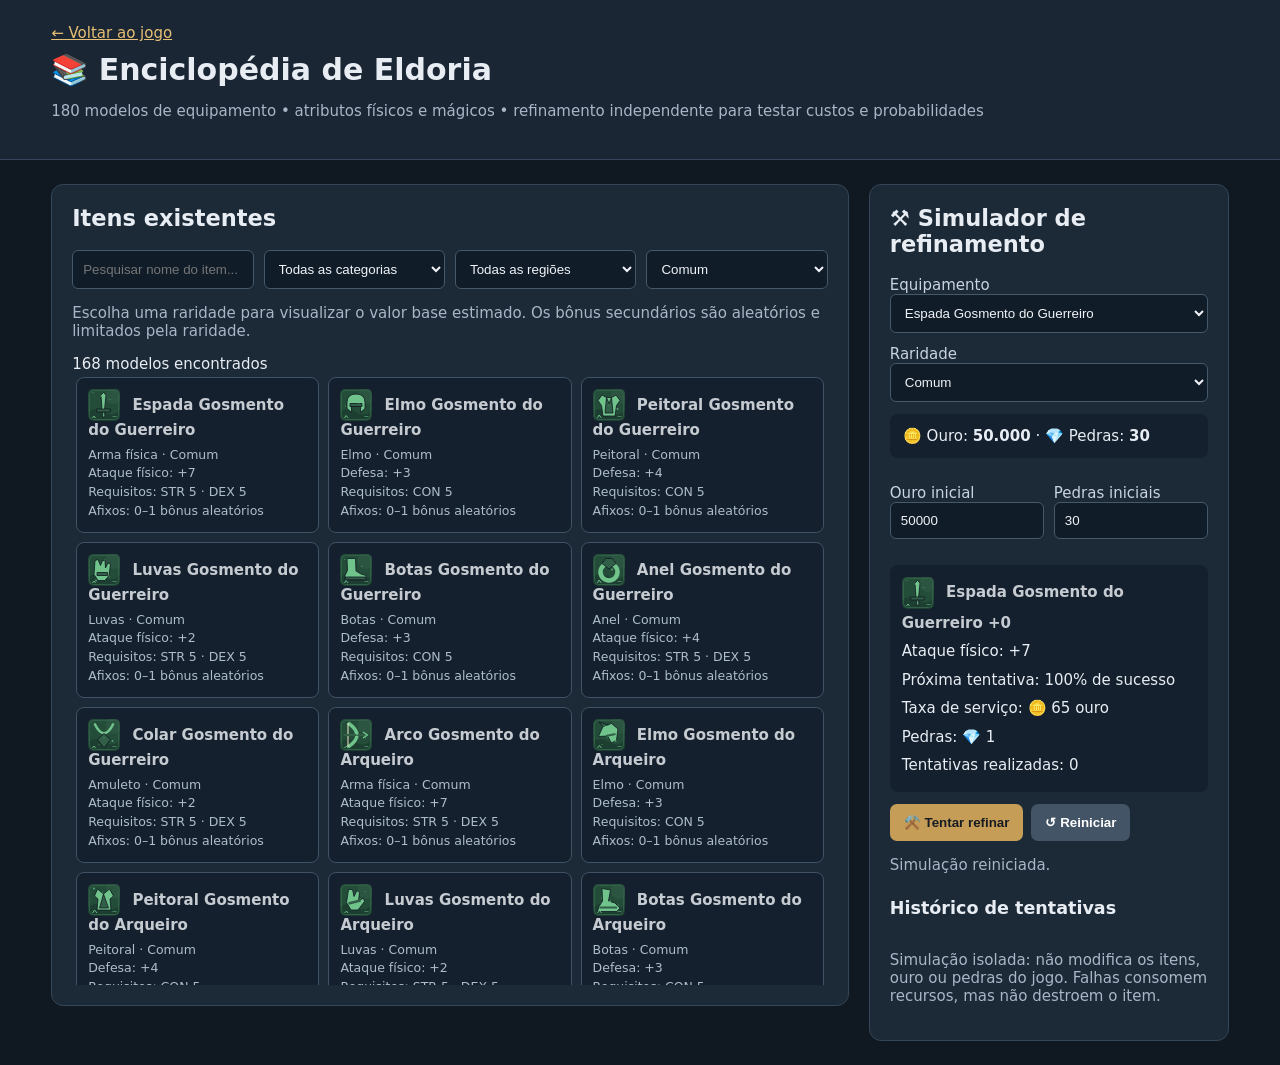
==== catalogo.html @ 0882ed94 "Vale de Eldoria - Etapa 43" ====
<!doctype html><html lang="pt-BR"><head><meta charset="utf-8"><meta name="viewport" content="width=device-width, initial-scale=1"><title>Catálogo e Simulador — Eldoria</title><link rel="stylesheet" href="catalogo.css"></head><body><header><a href="index.html">← Voltar ao jogo</a><h1>📚 Enciclopédia de Eldoria</h1><p>180 modelos de equipamento • atributos físicos e mágicos • refinamento independente para testar custos e probabilidades</p></header><main><section class="card"><h2>Itens existentes</h2><div class="filters"><input id="search" placeholder="Pesquisar nome do item..." aria-label="Pesquisar"><select id="category"><option value="">Todas as categorias</option></select><select id="region"><option value="">Todas as regiões</option></select><select id="rarity"><option value="common">Comum</option><option value="uncommon">Incomum</option><option value="rare">Raro</option><option value="veryrare">Muito raro</option><option value="epic">Épico</option><option value="legendary">Legendário</option></select></div><p class="hint">Escolha uma raridade para visualizar o valor base estimado. Os bônus secundários são aleatórios e limitados pela raridade.</p><div id="catalog-count"></div><div id="catalog" class="catalog"></div></section><aside class="card"><h2>⚒️ Simulador de refinamento</h2><label>Equipamento <select id="sim-item"></select></label><label>Raridade <select id="sim-rarity"><option value="common">Comum</option><option value="uncommon">Incomum</option><option value="rare">Raro</option><option value="veryrare">Muito raro</option><option value="epic">Épico</option><option value="legendary">Legendário</option></select></label><div class="wallet">🪙 Ouro: <strong id="gold">50000</strong> · 💎 Pedras: <strong id="stones">30</strong></div><div class="filters"><label>Ouro inicial <input id="gold-input" type="number" min="0" value="50000"></label><label>Pedras iniciais <input id="stone-input" type="number" min="0" value="30"></label></div><div id="sim-info"></div><div class="buttons"><button id="attempt">⚒️ Tentar refinar</button><button id="reset" class="secondary">↺ Reiniciar</button></div><p id="sim-result" aria-live="polite"></p><h3>Histórico de tentativas</h3><div id="history"></div><p class="hint">Simulação isolada: não modifica os itens, ouro ou pedras do jogo. Falhas consomem recursos, mas não destroem o item.</p></aside></main><script src="catalog-data.js"></script><script src="catalogo.js"></script></body></html>
---- catalogo.css ----
*{box-sizing:border-box}body{margin:0;background:#101821;color:#e8edf4;font:15px system-ui,Arial}header{padding:24px max(20px,4vw);background:#1a2633;border-bottom:1px solid #35445a}header a{color:#e7bf75}h1{margin:10px 0}h2{margin-top:0}p,.hint{color:#a9b6c8}main{display:grid;grid-template-columns:minmax(0,1fr) 360px;gap:20px;padding:24px max(20px,4vw)}.card{background:#1c2936;border:1px solid #344657;border-radius:12px;padding:20px;min-width:0;align-self:start}.filters{display:flex;flex-wrap:wrap;gap:10px;margin:14px 0}.filters>*{flex:1;min-width:130px}input,select{background:#101c28;border:1px solid #45596a;border-radius:6px;padding:10px;color:#f0f3f8;width:100%}label{display:block;margin:12px 0;color:#c9d4e1}.catalog{display:grid;grid-template-columns:repeat(auto-fill,minmax(215px,1fr));gap:9px;max-height:68vh;overflow:auto;padding:4px}.item{border:1px solid #415266;background:#14202d;border-radius:8px;padding:11px}.item strong{display:block;margin-bottom:7px}.item small{color:#aebdcc;display:block;line-height:1.5}.wallet{padding:13px;background:#14202d;border-radius:8px}button{padding:11px 14px;border:0;border-radius:7px;background:#c69d56;color:#171c23;font-weight:700;cursor:pointer}button:disabled{opacity:.4;cursor:not-allowed}.secondary{background:#435466;color:white}.buttons{display:flex;gap:8px;margin-top:12px}#sim-info{line-height:1.9;background:#14202d;padding:12px;border-radius:8px}#sim-result{min-height:25px}#history{max-height:210px;overflow:auto;font-size:13px;color:#cbd4e0}.history-row{padding:7px;border-bottom:1px solid #344657}.common{color:#c6cbd1}.uncommon{color:#67cf8a}.rare{color:#70adff}.veryrare{color:#65e6ed}.epic{color:#c58cff}.legendary{color:#f5bd49}@media(max-width:900px){main{grid-template-columns:1fr}.catalog{max-height:450px}}
.item-art{width:32px;height:32px;object-fit:contain;vertical-align:middle;margin-right:7px;border-radius:4px}
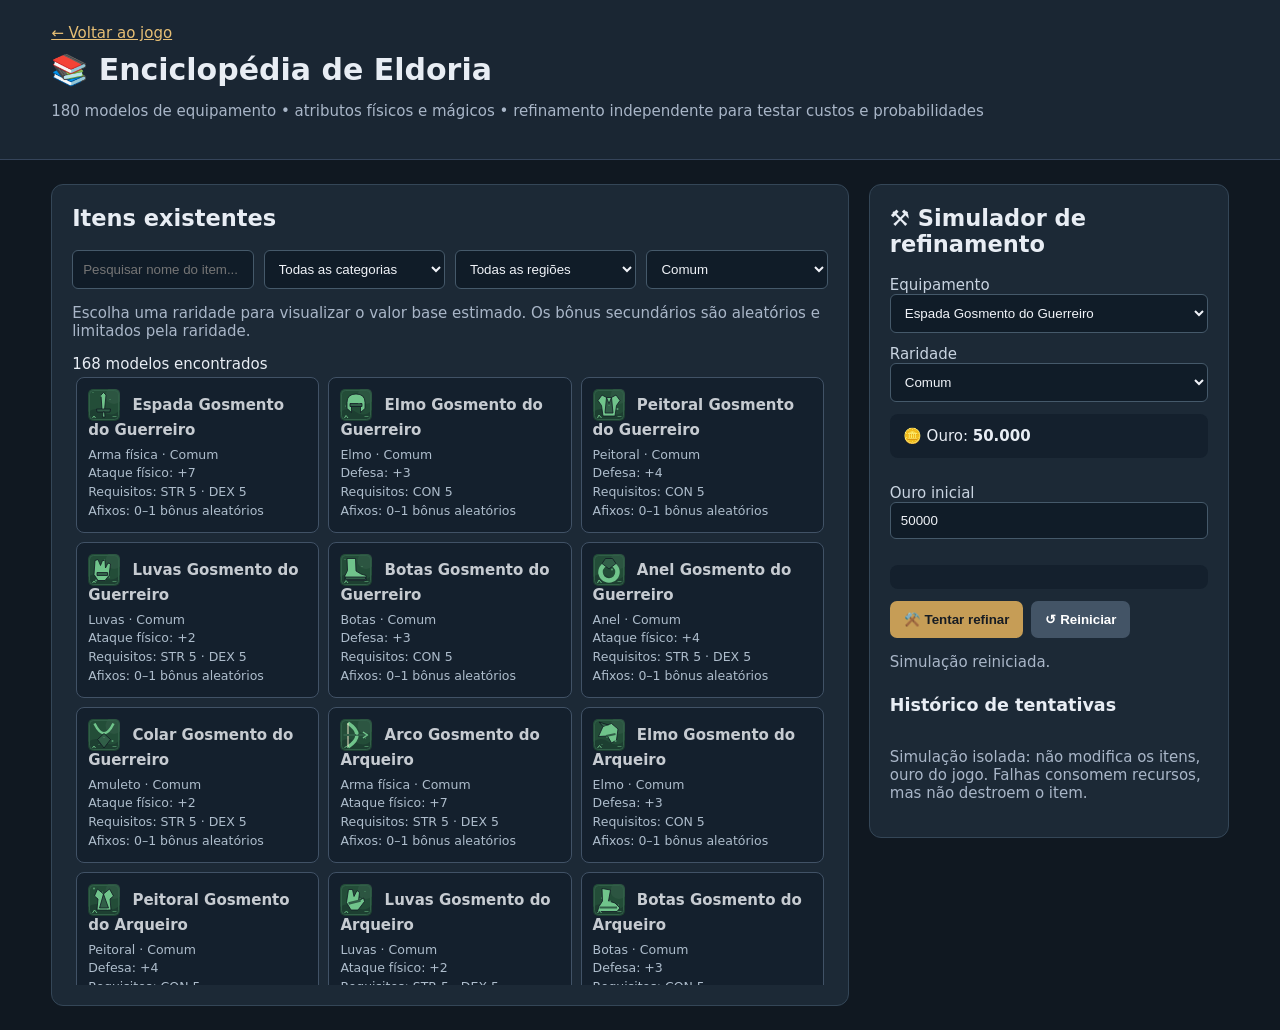
==== commit 13fea9e0: "Etapa 53 - Buff defensivo do Guerreiro" ====
--- a/catalogo.html
+++ b/catalogo.html
@@ -1 +1 @@
-<!doctype html><html lang="pt-BR"><head><meta charset="utf-8"><meta name="viewport" content="width=device-width, initial-scale=1"><title>Catálogo e Simulador — Eldoria</title><link rel="stylesheet" href="catalogo.css"></head><body><header><a href="index.html">← Voltar ao jogo</a><h1>📚 Enciclopédia de Eldoria</h1><p>180 modelos de equipamento • atributos físicos e mágicos • refinamento independente para testar custos e probabilidades</p></header><main><section class="card"><h2>Itens existentes</h2><div class="filters"><input id="search" placeholder="Pesquisar nome do item..." aria-label="Pesquisar"><select id="category"><option value="">Todas as categorias</option></select><select id="region"><option value="">Todas as regiões</option></select><select id="rarity"><option value="common">Comum</option><option value="uncommon">Incomum</option><option value="rare">Raro</option><option value="veryrare">Muito raro</option><option value="epic">Épico</option><option value="legendary">Legendário</option></select></div><p class="hint">Escolha uma raridade para visualizar o valor base estimado. Os bônus secundários são aleatórios e limitados pela raridade.</p><div id="catalog-count"></div><div id="catalog" class="catalog"></div></section><aside class="card"><h2>⚒️ Simulador de refinamento</h2><label>Equipamento <select id="sim-item"></select></label><label>Raridade <select id="sim-rarity"><option value="common">Comum</option><option value="uncommon">Incomum</option><option value="rare">Raro</option><option value="veryrare">Muito raro</option><option value="epic">Épico</option><option value="legendary">Legendário</option></select></label><div class="wallet">🪙 Ouro: <strong id="gold">50000</strong> · 💎 Pedras: <strong id="stones">30</strong></div><div class="filters"><label>Ouro inicial <input id="gold-input" type="number" min="0" value="50000"></label><label>Pedras iniciais <input id="stone-input" type="number" min="0" value="30"></label></div><div id="sim-info"></div><div class="buttons"><button id="attempt">⚒️ Tentar refinar</button><button id="reset" class="secondary">↺ Reiniciar</button></div><p id="sim-result" aria-live="polite"></p><h3>Histórico de tentativas</h3><div id="history"></div><p class="hint">Simulação isolada: não modifica os itens, ouro ou pedras do jogo. Falhas consomem recursos, mas não destroem o item.</p></aside></main><script src="catalog-data.js"></script><script src="catalogo.js"></script></body></html>+<!doctype html><html lang="pt-BR"><head><meta charset="utf-8"><meta name="viewport" content="width=device-width, initial-scale=1"><title>Catálogo e Simulador — Eldoria</title><link rel="stylesheet" href="catalogo.css"></head><body><header><a href="index.html">← Voltar ao jogo</a><h1>📚 Enciclopédia de Eldoria</h1><p>180 modelos de equipamento • atributos físicos e mágicos • refinamento independente para testar custos e probabilidades</p></header><main><section class="card"><h2>Itens existentes</h2><div class="filters"><input id="search" placeholder="Pesquisar nome do item..." aria-label="Pesquisar"><select id="category"><option value="">Todas as categorias</option></select><select id="region"><option value="">Todas as regiões</option></select><select id="rarity"><option value="common">Comum</option><option value="uncommon">Incomum</option><option value="rare">Raro</option><option value="veryrare">Muito raro</option><option value="epic">Épico</option><option value="legendary">Legendário</option></select></div><p class="hint">Escolha uma raridade para visualizar o valor base estimado. Os bônus secundários são aleatórios e limitados pela raridade.</p><div id="catalog-count"></div><div id="catalog" class="catalog"></div></section><aside class="card"><h2>⚒️ Simulador de refinamento</h2><label>Equipamento <select id="sim-item"></select></label><label>Raridade <select id="sim-rarity"><option value="common">Comum</option><option value="uncommon">Incomum</option><option value="rare">Raro</option><option value="veryrare">Muito raro</option><option value="epic">Épico</option><option value="legendary">Legendário</option></select></label><div class="wallet">🪙 Ouro: <strong id="gold">50000</strong></div><div class="filters"><label>Ouro inicial <input id="gold-input" type="number" min="0" value="50000"></label></div><div id="sim-info"></div><div class="buttons"><button id="attempt">⚒️ Tentar refinar</button><button id="reset" class="secondary">↺ Reiniciar</button></div><p id="sim-result" aria-live="polite"></p><h3>Histórico de tentativas</h3><div id="history"></div><p class="hint">Simulação isolada: não modifica os itens, ouro do jogo. Falhas consomem recursos, mas não destroem o item.</p></aside></main><script src="catalog-data.js"></script><script src="catalogo.js"></script></body></html>
